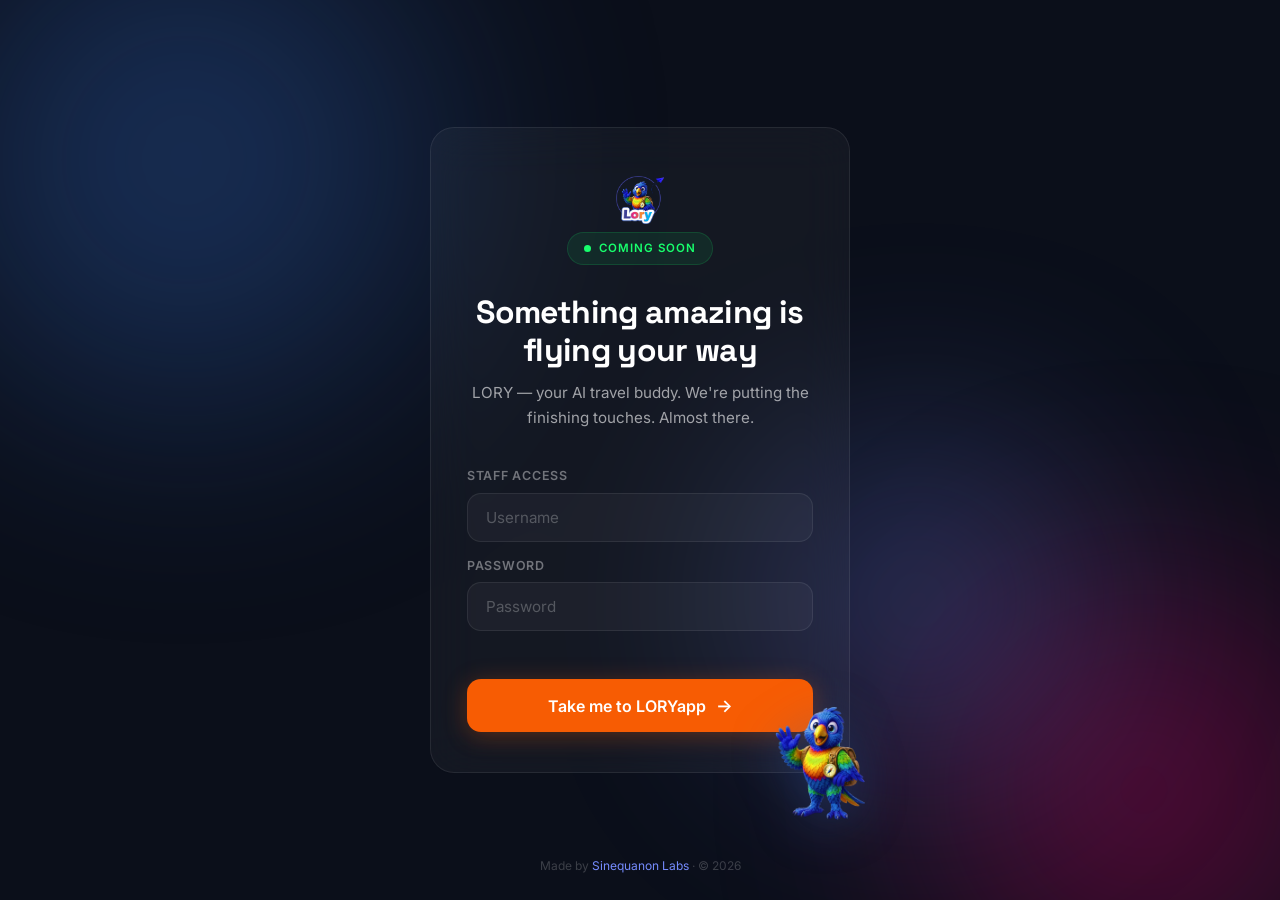
==== lory.html @ 5df0141d "feat: add coming soon page with staff auth gate - New index.html as coming soon page with animated b" ====
<!DOCTYPE html>
<html lang="en" dir="ltr">
<head>
  <meta charset="UTF-8" />
  <meta name="viewport" content="width=device-width, initial-scale=1.0" />
  <title data-i18n="meta_title">LORY — Your AI Travel Buddy. Works Offline.</title>
  <meta name="description" content="Meet LORY — the AI travel guide that works offline. Automatic audio stories as you walk. Plan trips by chatting. Join the waitlist." data-i18n="meta_desc" />

  <meta property="og:title" content="LORY — Your AI Travel Buddy. Works Offline." data-i18n="og_title" />
  <meta property="og:description" content="The only travel app with offline audio guides, AI trip planning, and smart souvenirs." data-i18n="og_desc" />
  <meta property="og:type" content="website" />
  <meta property="og:image" content="assets/og-image.png" />
  <meta property="og:url" content="https://loryapp.ai" />
  <meta name="twitter:card" content="summary_large_image" />
  <meta name="twitter:title" content="LORY — Your AI Travel Buddy" data-i18n="tw_title" />
  <meta name="twitter:description" content="AI travel guide that works offline. Join the waitlist." data-i18n="tw_desc" />

  <!-- Fonts: Space Grotesk + Inter -->
  <link rel="preconnect" href="https://fonts.googleapis.com" />
  <link rel="preconnect" href="https://fonts.gstatic.com" crossorigin />
  <link href="https://fonts.googleapis.com/css2?family=Inter:wght@400;500;600;700&family=Space+Grotesk:wght@500;600;700&display=swap" rel="stylesheet" />

  <link rel="icon" type="image/png" sizes="32x32" href="assets/favicon.png" />
  <link rel="apple-touch-icon" sizes="180x180" href="assets/apple-touch-icon.png" />
  <link rel="stylesheet" href="css/style.css" />
</head>
<body>

  <!-- ==================== NAVBAR ==================== -->
  <nav class="navbar" role="navigation" aria-label="Main navigation">
    <a href="#" class="logo"><img src="assets/lory-logo.png" alt="LORY" class="nav-logo-img" /></a>
    <div class="nav-links">
      <a href="#philosophy" data-i18n="nav_philosophy">Philosophy</a>
      <a href="#features" data-i18n="nav_features">Features</a>
      <a href="#lab" data-i18n="nav_lab">The Lab</a>

      <div class="lang-switcher">
        <button class="lang-btn active" data-lang="en" aria-label="English">EN</button>
        <button class="lang-btn" data-lang="fr" aria-label="Français">FR</button>
        <button class="lang-btn" data-lang="ar" aria-label="العربية">AR</button>
      </div>

      <a href="#waitlist" class="nav-cta" data-i18n="nav_cta">Join the Waitlist</a>
      <button class="nav-logout" onclick="LORY_AUTH.logout();location.href='index.html'" title="Logout">Logout</button>
    </div>
  </nav>

  <!-- ==================== HERO: Split Layout ==================== -->
  <section class="hero" id="hero">
    <div class="container">
      <div class="hero-left">
        <div class="hero-badge">
          <span class="pulse-dot"></span>
          <span data-i18n="hero_badge">LORYapp.ai — Official Guidelines</span>
        </div>
        <h1 data-i18n="hero_h1">
          Your <span class="gradient-text">AI Travel Guide</span><br />That Works <span class="gradient-text">Offline</span>
        </h1>
        <p class="hero-sub" data-i18n="hero_sub">
          Automatic audio stories as you walk. Plan trips by chatting with AI. All fully offline — no roaming, no data stress.
        </p>
        <div class="hero-buttons">
          <a href="#waitlist" class="btn-primary" data-i18n="hero_btn">
            Join the Waitlist <span class="arrow">→</span>
          </a>
          <div class="store-badges">
            <div class="store-badge"><span class="store-icon">📱</span> App Store</div>
            <div class="store-badge"><span class="store-icon">▶️</span> Google Play</div>
          </div>
        </div>
      </div>

      <div class="hero-right">
        <div class="phone-mockup">
          <div class="phone-notch"></div>
          <div class="phone-screen">
            <div class="phone-header">
              <span class="time">9:41</span>
              <span class="status">📶 🔋</span>
            </div>
            <div class="phone-app-area" style="background:url('assets/promenade-des-anglais.jpg') center/cover no-repeat;">
              <div class="phone-app-top">
                <img src="assets/lory-logo.png" alt="LORY" class="phone-app-logo" />
              </div>
              <div class="phone-app-overlay"></div>
              <div class="phone-bottom-card">
                <div class="lory-avatar">
                  <img src="assets/lory-mascot.png" alt="Lory" class="avatar-img" />
                </div>
                <div class="card-text">
                  <div class="title">Promenade des Anglais</div>
                  <div class="sub">2 min walk · Audio available</div>
                </div>
                <div class="play-btn">▶</div>
              </div>
            </div>
          </div>
        </div>

        <!-- Lory mascot perched on the phone -->
        <div class="hero-mascot-perch">
          <img src="assets/lory-mascot.png" alt="Lory mascot" class="perch-img" />
        </div>
      </div>
    </div>
  </section>

  <div class="rainbow-bar"></div>

  <!-- ==================== PHILOSOPHY GRID ==================== -->
  <section class="section philosophy-section" id="philosophy">
    <div class="container text-center">
      <span class="section-label reveal" data-i18n="phil_label">Core Philosophy</span>
      <h2 class="section-title reveal" data-i18n="phil_title">Built for how you travel</h2>
      <p class="section-sub reveal" data-i18n="phil_sub">Every decision serves the explorer. Powerful tech, human touch.</p>
    </div>
    <div class="container">
      <div class="philosophy-grid">
        <div class="philosophy-card reveal reveal-delay-1">
          <div class="card-icon">🎯</div>
          <h3 data-i18n="phil_1_title">Purpose-Driven</h3>
          <p data-i18n="phil_1_text">Clarity and function first. Every feature serves the traveler, wrapped in an approachable experience.</p>
        </div>
        <div class="philosophy-card reveal reveal-delay-2">
          <div class="card-icon">⚡</div>
          <h3 data-i18n="phil_2_title">Energetic</h3>
          <p data-i18n="phil_2_text">Bold colors and dynamic interactions convey momentum and forward-thinking innovation.</p>
        </div>
        <div class="philosophy-card reveal reveal-delay-3">
          <div class="card-icon">🤝</div>
          <h3 data-i18n="phil_3_title">Approachable</h3>
          <p data-i18n="phil_3_text">Rounded design and the Lory mascot make advanced AI feel friendly and accessible to everyone.</p>
        </div>
      </div>
    </div>
  </section>

  <div class="rainbow-bar"></div>

  <!-- ==================== FEATURE DEEP-DIVE: Row 1 ==================== -->
  <section class="section" id="features">
    <div class="container">
      <div class="feature-row reveal">
        <div class="feature-text">
          <span class="feature-tag" data-i18n="feat1_tag">Agentic AI</span>
          <h2 data-i18n="feat1_title">Real-time conversations<br />with your travel guide</h2>
          <p data-i18n="feat1_text">LORY uses agentic AI to answer follow-up questions on the fly. Ask "Who built this?" or "What's good to eat nearby?" — and get instant, context-aware answers.</p>
          <ul class="feature-list">
            <li><span class="check">✓</span> <span data-i18n="feat1_list1">Conversational follow-ups in real time</span></li>
            <li><span class="check">✓</span> <span data-i18n="feat1_list2">Context-aware responses based on your location</span></li>
            <li><span class="check">✓</span> <span data-i18n="feat1_list3">Multilingual support — FR, EN, ES, IT, AR, ZH</span></li>
          </ul>
        </div>
        <div class="feature-visual">
          <div class="visual-box">
            <img src="assets/lory-mascot.png" alt="Lory" class="feature-mascot tr" />
            <span class="visual-icon">💬</span>
            <span class="visual-label" data-i18n="feat1_vis_label">Agentic AI Chat</span>
            <span class="visual-sub" data-i18n="feat1_vis_sub">Ask anything. Lory answers instantly.</span>
          </div>
        </div>
      </div>
    </div>
  </section>

  <div class="rainbow-bar"></div>

  <!-- ==================== FEATURE DEEP-DIVE: Row 2 (Reverse) ==================== -->
  <section class="section">
    <div class="container">
      <div class="feature-row reverse reveal">
        <div class="feature-text">
          <span class="feature-tag" data-i18n="feat2_tag">Smart Retrieval</span>
          <h2 data-i18n="feat2_title">Audio stories that<br />find you automatically</h2>
          <p data-i18n="feat2_text">GPS-powered proximity triggers start narration as you approach any point of interest. Download once, listen offline — no signal required.</p>
          <ul class="feature-list">
            <li><span class="check">✓</span> <span data-i18n="feat2_list1">Automatic detection within 50m of any POI</span></li>
            <li><span class="check">✓</span> <span data-i18n="feat2_list2">Full offline mode — maps and audio cached</span></li>
            <li><span class="check">✓</span> <span data-i18n="feat2_list3">60-second immersive narratives per location</span></li>
          </ul>
        </div>
        <div class="feature-visual">
          <div class="visual-box">
            <img src="assets/lory-mascot.png" alt="Lory" class="feature-mascot bl" />
            <span class="visual-icon">🗺️</span>
            <span class="visual-label" data-i18n="feat2_vis_label">Smart Audio Map</span>
            <span class="visual-sub" data-i18n="feat2_vis_sub">Pin-drop stories across the city.</span>
          </div>
        </div>
      </div>
    </div>
  </section>

  <div class="rainbow-bar"></div>

  <!-- ==================== LAB / ACCORDION ==================== -->
  <section class="section lab-section" id="lab">
    <div class="container">
      <div class="lab-header reveal">
        <div class="lab-logo">⚙️ Sinequanon Labs</div>
        <h2 class="section-title" data-i18n="lab_title">The innovation engine<br />behind LORY</h2>
        <p class="section-sub" style="margin:0 auto" data-i18n="lab_sub">Built by AI researchers who actually like people.</p>
      </div>

      <div class="accordion">
        <div class="accordion-item">
          <button class="accordion-header">
            <span class="acc-label">
              <span class="acc-icon">🧠</span>
              <span data-i18n="lab_acc1_title">Agentic AI Architecture</span>
            </span>
            <span class="acc-arrow">▼</span>
          </button>
          <div class="accordion-body">
            <p data-i18n="lab_acc1_text">LORY uses Microsoft Semantic Kernel for conversational AI agents, combining local LLM processing (Mistral-7B) for 80% of queries with Azure OpenAI for complex reasoning — keeping costs low and responses fast.</p>
            <div class="tech-tags">
              <span class="tech-tag">Semantic Kernel</span>
              <span class="tech-tag">Mistral-7B</span>
              <span class="tech-tag">Azure OpenAI</span>
              <span class="tech-tag">RAG</span>
            </div>
          </div>
        </div>

        <div class="accordion-item">
          <button class="accordion-header">
            <span class="acc-label">
              <span class="acc-icon">🌍</span>
              <span data-i18n="lab_acc2_title">Offline-First Infrastructure</span>
            </span>
            <span class="acc-arrow">▼</span>
          </button>
          <div class="accordion-body">
            <p data-i18n="lab_acc2_text">Vector map tiles (45 MB per city), cached audio files, and a local Hive database ensure the app works perfectly in airplane mode. OpenStreetMap data with Google Maps fallback.</p>
            <div class="tech-tags">
              <span class="tech-tag">OpenStreetMap</span>
              <span class="tech-tag">Hive DB</span>
              <span class="tech-tag">Vector Tiles</span>
              <span class="tech-tag">Offline-first</span>
            </div>
          </div>
        </div>

        <div class="accordion-item">
          <button class="accordion-header">
            <span class="acc-label">
              <span class="acc-icon">🔊</span>
              <span data-i18n="lab_acc3_title">AI Voice &amp; Translation Pipeline</span>
            </span>
            <span class="acc-arrow">▼</span>
          </button>
          <div class="accordion-body">
            <p data-i18n="lab_acc3_text">Self-hosted Coqui TTS generates natural-sounding audio in 6 languages. Opus-MT handles translations at zero API cost. Human QA on 10% of content ensures quality.</p>
            <div class="tech-tags">
              <span class="tech-tag">Coqui TTS</span>
              <span class="tech-tag">Opus-MT</span>
              <span class="tech-tag">6 Languages</span>
              <span class="tech-tag">Human QA</span>
            </div>
          </div>
        </div>
      </div>
    </div>
  </section>

  <div class="rainbow-bar"></div>

  <!-- ==================== WAITLIST ==================== -->
  <section class="section waitlist-section" id="waitlist">
    <div class="container">
      <div class="waitlist-content reveal">
        <h2 data-i18n="waitlist_title">Be the first to explore with LORY</h2>
        <p data-i18n="waitlist_sub">Join travelers already waiting for the smarter way to explore.</p>

        <form class="waitlist-form" id="waitlist-form">
          <div class="form-row">
            <input type="email" id="email" data-i18n-placeholder="waitlist_email_plh" placeholder="your@email.com" required autocomplete="email" />
          </div>
          <div class="form-row">
            <input type="text" id="name" data-i18n-placeholder="waitlist_name_plh" placeholder="What should Lory call you?" autocomplete="given-name" />
          </div>

          <div class="city-pills-label" data-i18n="waitlist_cities_label" style="text-align:inherit;font-size:0.85rem;color:rgba(255,255,255,0.5);margin-bottom:4px;">
            Pick your cities
          </div>
          <div class="city-pills">
            <button type="button" class="city-pill">🇫🇷 Nice</button>
            <button type="button" class="city-pill">🇫🇷 Paris</button>
            <button type="button" class="city-pill">🇫🇷 Lyon</button>
            <button type="button" class="city-pill">🇫🇷 Marseille</button>
            <button type="button" class="city-pill">🇫🇷 Cannes</button>
          </div>

          <button type="submit" class="btn-submit" data-i18n="waitlist_btn">
            Get Early Access <span class="arrow">→</span>
          </button>

          <label class="consent-row">
            <input type="checkbox" id="consent" checked />
            <span data-i18n="waitlist_consent">Keep me posted (no spam, promise).</span>
            <a href="#" data-i18n="waitlist_privacy">Privacy Policy</a>
          </label>
        </form>

        <div class="waitlist-success" id="waitlist-success">
          <div class="success-icon"><img src="assets/lory-mascot.png" alt="Lory" class="success-mascot" />✨</div>
          <h3 data-i18n="waitlist_success_title">You're in! Lory can't wait to meet you.</h3>
          <p data-i18n="waitlist_success_text">We'll let you know the moment we launch. In the meantime, tell a friend?</p>
          <button class="btn-share">
            <span>📣</span> <span data-i18n="waitlist_share">Tell a friend about Lory →</span>
          </button>
        </div>
      </div>
    </div>
  </section>

  <div class="rainbow-bar"></div>

  <!-- ==================== FOOTER ==================== -->
  <footer class="footer">
    <div class="container">
      <div class="footer-grid">
        <div class="footer-brand">
          <div class="logo"><img src="assets/lory-logo.png" alt="LORY" class="nav-logo-img" /></div>
          <p data-i18n="footer_desc">Your AI travel buddy. Automatic audio stories, AI trip planning, and smart souvenirs — all fully offline.</p>
          <div class="lab-credit" data-i18n="footer_lab">
            Made by <a href="#" target="_blank">Sinequanon Labs</a> &middot; Built by AI researchers who actually like people.
          </div>
        </div>
        <div class="footer-col">
          <h4 data-i18n="footer_product">Product</h4>
          <a href="#features" data-i18n="footer_features">Features</a>
          <a href="#lab" data-i18n="footer_lab_link">The Lab</a>
          <a href="#waitlist" data-i18n="footer_waitlist">Waitlist</a>
        </div>
        <div class="footer-col">
          <h4 data-i18n="footer_legal">Legal</h4>
          <a href="#" data-i18n="footer_privacy">Privacy Policy</a>
          <a href="#" data-i18n="footer_tos">Terms of Service</a>
        </div>
        <div class="footer-col">
          <h4 data-i18n="footer_company">Company</h4>
          <a href="#" target="_blank" data-i18n="footer_labs">Sinequanon Labs</a>
          <a href="#" data-i18n="footer_contact">Contact</a>
        </div>
      </div>
      <div class="footer-bottom">
        <span data-i18n="footer_copy">&copy; 2026 Sinequanon Labs. All rights reserved. &middot; &copy; OpenStreetMap contributors</span>
        <div class="social-links">
          <a href="#" target="_blank" aria-label="Instagram">Instagram</a>
          <a href="#" target="_blank" aria-label="TikTok">TikTok</a>
          <a href="#" target="_blank" aria-label="Twitter">Twitter</a>
        </div>
      </div>
    </div>
  </footer>

  <!-- ==================== SCRIPTS ==================== -->
  <script src="js/auth.js"></script>
  <script>if (!LORY_AUTH.guard('index.html')) { document.documentElement.style.display='none'; }</script>
  <script src="js/i18n.js"></script>
  <script src="js/main.js"></script>
</body>
</html>
---- css/style.css ----
/* ============================================
   LORY Landing Page — Design System v2
   Brand Book v6.2.1 | Sinequanon Labs
   ============================================ */

/* ---------- CSS Custom Properties ---------- */
:root {
  --lory-blue: #3066BE;
  --lory-blue-dark: #2553A3;
  --happy-yellow: #F1C40F;
  --cheeky-red: #D90368;
  --jungle-green: #18FF6D;
  --beak-orange: #F75C03;
  --beak-orange-dark: #D94E02;
  --sky-cyan: #758BFD;

  --text-primary: #0F172A;
  --text-secondary: #475569;
  --text-light: #94A3B8;
  --bg-white: #FFFFFF;
  --bg-light: #F8FAFC;
  --bg-dark: #0F172A;

  --pastel-bg: linear-gradient(135deg, #fff8d6 0%, #ffe6f0 35%, #e0f2ff 70%, #f0fff4 100%);

  --font-display: 'Space Grotesk', -apple-system, BlinkMacSystemFont, 'Segoe UI', sans-serif;
  --font-body: 'Inter', -apple-system, BlinkMacSystemFont, 'Segoe UI', sans-serif;

  --max-width: 1200px;
  --section-pad: 96px;
  --section-pad-mobile: 56px;
  --card-radius: 16px;
  --card-radius-lg: 20px;
  --btn-radius: 9999px;

  --shadow-sm: 0 1px 3px rgba(15, 23, 42, 0.06);
  --shadow-md: 0 8px 24px rgba(15, 23, 42, 0.07);
  --shadow-lg: 0 20px 48px rgba(15, 23, 42, 0.08);
  --shadow-glow-blue: 0 0 30px rgba(48, 102, 190, 0.15);

  --transition: 0.3s cubic-bezier(0.4, 0, 0.2, 1);
}

/* ---------- Reset ---------- */
*, *::before, *::after { margin: 0; padding: 0; box-sizing: border-box; }

html {
  scroll-behavior: smooth;
  -webkit-font-smoothing: antialiased;
}

body {
  font-family: var(--font-body);
  color: var(--text-primary);
  background: var(--pastel-bg);
  line-height: 1.65;
  overflow-x: hidden;
}

img { max-width: 100%; display: block; }
a { text-decoration: none; color: inherit; }
button { cursor: pointer; font-family: inherit; border: none; background: none; }
input, button { font-family: inherit; }
ul { list-style: none; }

/* ---------- Utility ---------- */
.container {
  max-width: var(--max-width);
  margin: 0 auto;
  padding: 0 32px;
}

.section {
  padding: var(--section-pad) 0;
  position: relative;
}

.text-center { text-align: center; }

/* ---------- Rainbow Bar Divider ---------- */
.rainbow-bar {
  width: 100%;
  height: 6px;
  background: linear-gradient(90deg, var(--cheeky-red), var(--beak-orange), var(--happy-yellow), var(--jungle-green), var(--sky-cyan), var(--lory-blue));
  border: none;
  margin: 0;
}

/* ---------- Section Headers ---------- */
.section-label {
  display: inline-flex;
  align-items: center;
  gap: 8px;
  font-family: var(--font-body);
  font-weight: 600;
  font-size: 0.8rem;
  text-transform: uppercase;
  letter-spacing: 0.1em;
  color: var(--lory-blue);
  margin-bottom: 16px;
}

.section-label .pulse-dot {
  width: 8px;
  height: 8px;
  border-radius: 50%;
  background: var(--jungle-green);
  animation: pulse-dot 1.5s ease-in-out infinite;
}

@keyframes pulse-dot {
  0%, 100% { opacity: 1; transform: scale(1); }
  50% { opacity: 0.5; transform: scale(0.8); }
}

.section-title {
  font-family: var(--font-display);
  font-weight: 700;
  font-size: clamp(2rem, 4.5vw, 3rem);
  line-height: 1.15;
  margin-bottom: 16px;
  letter-spacing: -0.02em;
}

.section-sub {
  font-family: var(--font-body);
  font-size: 1.1rem;
  color: var(--text-secondary);
  max-width: 640px;
  line-height: 1.7;
}

.text-center .section-sub { margin-left: auto; margin-right: auto; }

/* ---------- Navbar ---------- */
.navbar {
  position: fixed;
  top: 0; left: 0; right: 0;
  z-index: 1000;
  padding: 18px 32px;
  display: flex;
  align-items: center;
  justify-content: space-between;
  transition: background var(--transition), box-shadow var(--transition), padding var(--transition);
}
[dir="rtl"] .navbar { direction: rtl; }

.navbar.scrolled {
  background: rgba(255,255,255,0.85);
  backdrop-filter: blur(16px);
  box-shadow: 0 1px 0 rgba(0,0,0,0.05);
  padding: 12px 32px;
}

.navbar .logo {
  font-family: var(--font-display);
  font-weight: 700;
  font-size: 1.25rem;
  background: linear-gradient(135deg, var(--cheeky-red), var(--beak-orange), var(--happy-yellow), var(--jungle-green), var(--lory-blue), var(--sky-cyan));
  -webkit-background-clip: text;
  -webkit-text-fill-color: transparent;
  background-clip: text;
  display: inline-flex;
  align-items: center;
  gap: 8px;
}

.nav-logo-img {
  height: 144px;
  width: auto;
}

.navbar .nav-links {
  display: flex;
  align-items: center;
  gap: 24px;
}

.navbar .nav-links a {
  font-family: var(--font-body);
  font-weight: 500;
  font-size: 0.875rem;
  color: var(--text-secondary);
  transition: color var(--transition);
}

.navbar .nav-links a:hover { color: var(--lory-blue); }

.navbar .nav-links .nav-cta {
  background: #D90368;
  color: white;
  padding: 10px 24px;
  border-radius: var(--btn-radius);
  font-weight: 600;
  font-size: 0.875rem;
  transition: background var(--transition), transform var(--transition);
}

.navbar .nav-links .nav-cta:hover {
  background: #B80256;
  transform: translateY(-1px);
}

/* ---------- Language Switcher ---------- */
.lang-switcher {
  display: flex;
  gap: 3px;
  background: rgba(0,0,0,0.04);
  border-radius: var(--btn-radius);
  padding: 3px;
}

.lang-btn {
  padding: 5px 10px;
  border-radius: 50px;
  font-size: 0.7rem;
  font-weight: 600;
  color: var(--text-light);
  transition: all var(--transition);
  letter-spacing: 0.02em;
}

.lang-btn:hover { color: var(--text-primary); }
.lang-btn.active { background: rgba(255,255,255,0.9); color: var(--lory-blue); box-shadow: 0 2px 8px rgba(0,0,0,0.06); }

/* ---------- HERO: Split Layout ---------- */
.hero {
  position: relative;
  min-height: 100vh;
  display: flex;
  align-items: center;
  overflow: hidden;
  padding: 120px 0 80px;
}

.hero .container {
  display: grid;
  grid-template-columns: 1fr 1fr;
  gap: 60px;
  align-items: center;
  width: 100%;
}

.hero-left { position: relative; z-index: 2; }

.hero-left .hero-badge {
  display: inline-flex;
  align-items: center;
  gap: 8px;
  background: rgba(48,102,190,0.08);
  padding: 6px 18px 6px 12px;
  border-radius: var(--btn-radius);
  font-family: var(--font-body);
  font-weight: 600;
  font-size: 0.78rem;
  color: var(--lory-blue);
  margin-bottom: 24px;
}

.hero-left h1 {
  font-family: var(--font-display);
  font-weight: 700;
  font-size: clamp(2.2rem, 5vw, 3.5rem);
  line-height: 1.1;
  letter-spacing: -0.025em;
  margin-bottom: 20px;
  color: var(--text-primary);
}

.hero-left h1 .gradient-text {
  background: linear-gradient(135deg, var(--sky-cyan), var(--lory-blue));
  -webkit-background-clip: text;
  -webkit-text-fill-color: transparent;
  background-clip: text;
}

.hero-left .hero-sub {
  font-family: var(--font-body);
  font-size: 1.1rem;
  color: var(--text-secondary);
  line-height: 1.7;
  margin-bottom: 32px;
  max-width: 480px;
}

.hero-buttons {
  display: flex;
  flex-wrap: wrap;
  gap: 16px;
  align-items: center;
}

.btn-primary {
  display: inline-flex;
  align-items: center;
  gap: 10px;
  background: #D90368;
  color: white;
  padding: 16px 36px;
  border-radius: var(--btn-radius);
  font-family: var(--font-body);
  font-weight: 600;
  font-size: 1rem;
  transition: background var(--transition), transform var(--transition), box-shadow var(--transition);
  box-shadow: 0 4px 20px rgba(217,3,104,0.25);
}

.btn-primary:hover {
  background: #B80256;
  transform: translateY(-2px);
  box-shadow: 0 8px 30px rgba(217,3,104,0.35);
}

.store-badges {
  display: flex;
  gap: 10px;
}

.store-badge {
  display: inline-flex;
  align-items: center;
  gap: 6px;
  padding: 12px 20px;
  border-radius: var(--card-radius);
  border: 1.5px solid rgba(15,23,42,0.08);
  background: rgba(255,255,255,0.6);
  font-family: var(--font-body);
  font-weight: 500;
  font-size: 0.8rem;
  color: var(--text-secondary);
  transition: background var(--transition), border-color var(--transition);
}

.store-badge:hover {
  background: white;
  border-color: var(--lory-blue);
}

.store-badge .store-icon { font-size: 1.1rem; }

/* ---------- Hero Right: Phone Mockup ---------- */
.hero-right {
  position: relative;
  z-index: 2;
  display: flex;
  justify-content: center;
  align-items: center;
}

.phone-mockup {
  position: relative;
  width: 300px;
  height: 620px;
  background: #1a1a2e;
  border-radius: 40px;
  border: 3px solid rgba(255,255,255,0.15);
  box-shadow: 0 30px 60px rgba(0,0,0,0.15), inset 0 0 0 1px rgba(255,255,255,0.05);
  overflow: hidden;
  transform: perspective(1200px) rotateY(-8deg) rotateX(4deg);
  transition: transform var(--transition);
}

.phone-mockup:hover {
  transform: perspective(1200px) rotateY(-4deg) rotateX(2deg);
}

.phone-notch {
  position: absolute;
  top: 12px;
  left: 50%;
  transform: translateX(-50%);
  width: 120px;
  height: 28px;
  background: #1a1a2e;
  border-radius: 0 0 16px 16px;
  z-index: 10;
}

.phone-notch::after {
  content: '';
  position: absolute;
  top: 8px;
  left: 50%;
  transform: translateX(-50%);
  width: 10px;
  height: 10px;
  border-radius: 50%;
  border: 2px solid rgba(255,255,255,0.1);
}

.phone-screen {
  width: 100%;
  height: 100%;
  padding: 44px 16px 20px;
  background: linear-gradient(160deg, #0f1f3d, #1a2a5e);
  display: flex;
  flex-direction: column;
  gap: 12px;
}

.phone-header {
  display: flex;
  align-items: center;
  justify-content: space-between;
  padding: 0 4px;
}

.phone-header .time {
  color: rgba(255,255,255,0.8);
  font-size: 0.75rem;
  font-weight: 600;
}

.phone-header .status {
  color: rgba(255,255,255,0.6);
  font-size: 0.7rem;
  display: flex;
  gap: 4px;
}

.phone-app-area {
  flex: 1;
  border-radius: 12px;
  background: linear-gradient(160deg, #1e3a5f, #2a4a7a);
  position: relative;
  overflow: hidden;
  display: flex;
  flex-direction: column;
  align-items: center;
  justify-content: flex-start;
  padding: 12px 8px 8px;
}

.phone-app-area::before {
  content: '';
  position: absolute;
  inset: 0;
  background: radial-gradient(circle at 40% 50%, rgba(48,102,190,0.25) 0%, transparent 60%),
              radial-gradient(circle at 70% 60%, rgba(117,139,253,0.15) 0%, transparent 40%);
  pointer-events: none;
}

.phone-app-top {
  display: flex;
  align-items: center;
  justify-content: center;
  padding: 4px 0;
  z-index: 1;
  position: relative;
}

.phone-app-logo {
  height: 26px;
  width: auto;
  opacity: 0.8;
}

.phone-app-overlay {
  flex: 1;
  z-index: 1;
  position: relative;
  width: 100%;
}

.phone-bottom-card {
  background: rgba(255,255,255,0.08);
  backdrop-filter: blur(12px);
  border-radius: 14px;
  padding: 14px 16px;
  display: flex;
  align-items: center;
  gap: 12px;
  border: 1px solid rgba(255,255,255,0.06);
}

.phone-bottom-card .lory-avatar {
  width: 36px;
  height: 36px;
  border-radius: 50%;
  background: linear-gradient(135deg, var(--lory-blue), var(--sky-cyan));
  display: flex;
  align-items: center;
  justify-content: center;
  flex-shrink: 0;
  overflow: hidden;
  padding: 4px;
}

.phone-bottom-card .lory-avatar .avatar-img {
  width: 100%;
  height: 100%;
  object-fit: contain;
  transform: scaleX(-1);
}

.phone-bottom-card .card-text {
  flex: 1;
}

.phone-bottom-card .card-text .title {
  color: white;
  font-size: 0.8rem;
  font-weight: 600;
}

.phone-bottom-card .card-text .sub {
  color: rgba(255,255,255,0.5);
  font-size: 0.7rem;
}

.phone-bottom-card .play-btn {
  width: 32px;
  height: 32px;
  border-radius: 50%;
  background: #D90368;
  display: flex;
  align-items: center;
  justify-content: center;
  color: white;
  font-size: 0.75rem;
  flex-shrink: 0;
}

/* Lory mascot perched on phone */
.hero-mascot-perch {
  position: absolute;
  top: 220px;
  right: -30px;
  width: 160px;
  height: auto;
  z-index: 5;
  pointer-events: none;
  animation: perchFloat 3s ease-in-out infinite;
}

@keyframes perchFloat {
  0%, 100% { transform: translateY(0) rotate(-2deg); }
  50% { transform: translateY(-8px) rotate(1deg); }
}

.perch-img {
  width: 100%;
  height: auto;
  filter: drop-shadow(0 8px 24px rgba(48,102,190,0.25));
}

/* ---------- Philosophy Grid ---------- */
.philosophy-section {
  background: white;
}

.philosophy-grid {
  display: grid;
  grid-template-columns: repeat(3, 1fr);
  gap: 28px;
  margin-top: 48px;
}

.philosophy-card {
  background: var(--bg-white);
  border-radius: var(--card-radius-lg);
  padding: 40px 32px;
  box-shadow: var(--shadow-sm);
  transition: transform var(--transition), box-shadow var(--transition);
  text-align: center;
  border: 1px solid rgba(0,0,0,0.03);
}

.philosophy-card:hover {
  transform: translateY(-4px);
  box-shadow: var(--shadow-md);
}

.philosophy-card .card-icon {
  width: 56px;
  height: 56px;
  border-radius: 16px;
  display: flex;
  align-items: center;
  justify-content: center;
  font-size: 1.4rem;
  margin: 0 auto 20px;
}

.philosophy-card:nth-child(1) .card-icon { background: rgba(48,102,190,0.1); color: var(--lory-blue); }
.philosophy-card:nth-child(2) .card-icon { background: rgba(241,196,15,0.12); color: #B8960C; }
.philosophy-card:nth-child(3) .card-icon { background: rgba(117,139,253,0.1); color: var(--sky-cyan); }

.philosophy-card h3 {
  font-family: var(--font-display);
  font-weight: 600;
  font-size: 1.15rem;
  margin-bottom: 8px;
}

.philosophy-card p {
  font-size: 0.95rem;
  color: var(--text-secondary);
  line-height: 1.65;
}

/* ---------- Alternating Feature Rows ---------- */
.feature-section {
  padding: var(--section-pad) 0;
}

.feature-row {
  display: grid;
  grid-template-columns: 1fr 1fr;
  gap: 60px;
  align-items: center;
}

.feature-row.reverse {
  direction: rtl;
}
.feature-row.reverse > * { direction: ltr; }
[dir="rtl"] .feature-row.reverse { direction: ltr; }
[dir="rtl"] .feature-row.reverse > * { direction: rtl; }

.feature-text .feature-tag {
  display: inline-block;
  font-family: var(--font-body);
  font-weight: 600;
  font-size: 0.75rem;
  text-transform: uppercase;
  letter-spacing: 0.08em;
  color: var(--lory-blue);
  padding: 4px 14px;
  background: rgba(48,102,190,0.06);
  border-radius: var(--btn-radius);
  margin-bottom: 16px;
}

.feature-text h2 {
  font-family: var(--font-display);
  font-weight: 700;
  font-size: clamp(1.6rem, 3.5vw, 2.2rem);
  line-height: 1.2;
  margin-bottom: 16px;
  letter-spacing: -0.02em;
}

.feature-text p {
  font-size: 1rem;
  color: var(--text-secondary);
  line-height: 1.7;
  margin-bottom: 24px;
}

.feature-list {
  display: flex;
  flex-direction: column;
  gap: 12px;
}

.feature-list li {
  display: flex;
  align-items: center;
  gap: 10px;
  font-size: 0.95rem;
  color: var(--text-secondary);
}

.feature-list li .check {
  color: var(--jungle-green);
  font-weight: 700;
}

.feature-visual {
  display: flex;
  justify-content: center;
  align-items: center;
  position: relative;
}

.feature-visual .visual-box {
  width: 100%;
  max-width: 400px;
  aspect-ratio: 4/3;
  border-radius: var(--card-radius-lg);
  background: linear-gradient(160deg, rgba(48,102,190,0.06), rgba(117,139,253,0.1));
  border: 1px solid rgba(48,102,190,0.08);
  display: flex;
  flex-direction: column;
  align-items: center;
  justify-content: center;
  padding: 32px;
  text-align: center;
  position: relative;
}

.feature-visual .visual-box .visual-icon {
  font-size: 3rem;
  margin-bottom: 16px;
}

.feature-visual .visual-box .visual-label {
  font-family: var(--font-display);
  font-weight: 600;
  font-size: 1rem;
  color: var(--text-primary);
}

.feature-visual .visual-box .visual-sub {
  font-size: 0.85rem;
  color: var(--text-light);
  margin-top: 4px;
}

/* Lory mascot figure in feature visuals */
.feature-mascot {
  position: absolute;
  width: 64px;
  height: auto;
  z-index: 2;
  filter: drop-shadow(0 4px 12px rgba(0,0,0,0.1));
}

.feature-mascot.tr {
  top: -20px;
  right: -16px;
}
[dir="rtl"] .feature-mascot.tr { right: auto; left: -16px; transform: scaleX(-1); }
.feature-mascot.bl {
  bottom: -20px;
  left: -16px;
  transform: scaleX(-1);
}
[dir="rtl"] .feature-mascot.bl { left: auto; right: -16px; transform: none; }

/* ---------- Lab / Accordion Section ---------- */
.lab-section {
  background: white;
}

.lab-header {
  text-align: center;
  margin-bottom: 48px;
}

.lab-header .lab-logo {
  font-family: var(--font-display);
  font-weight: 700;
  font-size: 1.1rem;
  color: var(--text-light);
  margin-bottom: 8px;
}

.accordion {
  max-width: 780px;
  margin: 0 auto;
  display: flex;
  flex-direction: column;
  gap: 12px;
}

.accordion-item {
  border: 1px solid rgba(0,0,0,0.05);
  border-radius: var(--card-radius);
  overflow: hidden;
  background: white;
  transition: box-shadow var(--transition);
}

.accordion-item:hover { box-shadow: var(--shadow-sm); }
.accordion-item.open { box-shadow: var(--shadow-md); }

.accordion-header {
  display: flex;
  align-items: center;
  justify-content: space-between;
  padding: 20px 24px;
  cursor: pointer;
  transition: background var(--transition);
  width: 100%;
  text-align: left;
}
[dir="rtl"] .accordion-header { text-align: right; }

.accordion-header:hover { background: rgba(0,0,0,0.01); }

.accordion-header .acc-label {
  font-family: var(--font-display);
  font-weight: 600;
  font-size: 1rem;
  display: flex;
  align-items: center;
  gap: 12px;
}

.accordion-header .acc-icon {
  width: 32px;
  height: 32px;
  border-radius: 10px;
  display: flex;
  align-items: center;
  justify-content: center;
  font-size: 0.9rem;
  background: rgba(48,102,190,0.08);
  color: var(--lory-blue);
  flex-shrink: 0;
}

.accordion-header .acc-arrow {
  font-size: 0.8rem;
  color: var(--text-light);
  transition: transform var(--transition);
}

.accordion-item.open .acc-arrow {
  transform: rotate(180deg);
}

.accordion-body {
  max-height: 0;
  overflow: hidden;
  transition: max-height 0.4s ease, padding 0.4s ease;
  padding: 0 24px;
}

.accordion-item.open .accordion-body {
  max-height: 400px;
  padding: 0 24px 24px;
}

.accordion-body p {
  font-size: 0.95rem;
  color: var(--text-secondary);
  line-height: 1.7;
}

.accordion-body .tech-tags {
  display: flex;
  flex-wrap: wrap;
  gap: 8px;
  margin-top: 14px;
}

.accordion-body .tech-tag {
  padding: 5px 14px;
  border-radius: var(--btn-radius);
  background: rgba(48,102,190,0.06);
  color: var(--lory-blue);
  font-size: 0.78rem;
  font-weight: 500;
}

/* ---------- Waitlist Section ---------- */
.waitlist-section {
  background: var(--bg-dark);
  color: white;
}

.waitlist-content {
  max-width: 520px;
  margin: 0 auto;
  text-align: center;
}

.waitlist-content h2 {
  font-family: var(--font-display);
  font-weight: 700;
  font-size: clamp(1.8rem, 3.5vw, 2.4rem);
  margin-bottom: 12px;
  letter-spacing: -0.02em;
}

.waitlist-content p {
  color: rgba(255,255,255,0.6);
  margin-bottom: 32px;
  font-size: 1rem;
}

.waitlist-form {
  display: flex;
  flex-direction: column;
  gap: 14px;
}

.form-row input {
  width: 100%;
  padding: 16px 20px;
  border-radius: 14px;
  border: 1.5px solid rgba(255,255,255,0.1);
  background: rgba(255,255,255,0.06);
  color: white;
  font-size: 0.95rem;
  outline: none;
  transition: border-color var(--transition), background var(--transition);
}

.form-row input::placeholder { color: rgba(255,255,255,0.35); }
.form-row input:focus { border-color: var(--happy-yellow); background: rgba(255,255,255,0.1); }

.city-pills {
  display: flex;
  flex-wrap: wrap;
  gap: 8px;
  justify-content: center;
}

.city-pill {
  padding: 8px 18px;
  border-radius: var(--btn-radius);
  border: 1.5px solid rgba(255,255,255,0.1);
  background: rgba(255,255,255,0.04);
  color: rgba(255,255,255,0.6);
  font-size: 0.85rem;
  font-weight: 500;
  cursor: pointer;
  transition: all var(--transition);
}

.city-pill:hover { border-color: rgba(255,255,255,0.2); background: rgba(255,255,255,0.08); }
.city-pill.active { border-color: var(--happy-yellow); background: rgba(241,196,15,0.1); color: var(--happy-yellow); }

.btn-submit {
  background: #D90368;
  color: white;
  padding: 16px 32px;
  border-radius: 14px;
  font-weight: 600;
  font-size: 1rem;
  display: flex;
  align-items: center;
  justify-content: center;
  gap: 8px;
  transition: background var(--transition), transform var(--transition);
  box-shadow: 0 4px 20px rgba(217,3,104,0.3);
}

.btn-submit:hover { background: #B80256; transform: translateY(-2px); }

.consent-row {
  display: flex;
  align-items: center;
  gap: 8px;
  justify-content: center;
  font-size: 0.8rem;
  color: rgba(255,255,255,0.4);
}

.consent-row input[type="checkbox"] { width: 16px; height: 16px; accent-color: var(--happy-yellow); }
.consent-row a { color: rgba(255,255,255,0.5); text-decoration: underline; }

.waitlist-success {
  display: none;
  text-align: center;
}

.waitlist-success.show { display: block; animation: fadeInUp 0.5s ease; }
.waitlist-success .success-icon {
  font-size: 3.5rem;
  margin-bottom: 16px;
  display: flex;
  align-items: center;
  justify-content: center;
  gap: 4px;
}
.success-mascot {
  width: 56px;
  height: auto;
  display: inline-block;
}
.waitlist-success h3 { font-family: var(--font-display); font-weight: 600; font-size: 1.5rem; margin-bottom: 8px; }
.waitlist-success p { color: rgba(255,255,255,0.6); margin-bottom: 20px; }

.btn-share {
  display: inline-flex;
  align-items: center;
  gap: 8px;
  background: rgba(255,255,255,0.08);
  color: white;
  padding: 12px 24px;
  border-radius: var(--btn-radius);
  font-weight: 500;
  font-size: 0.9rem;
  transition: background var(--transition);
}

.btn-share:hover { background: rgba(255,255,255,0.15); }

/* ---------- Footer ---------- */
.footer {
  background: var(--bg-dark);
  color: rgba(255,255,255,0.5);
  padding: 48px 0 32px;
  font-size: 0.85rem;
}

.footer-grid {
  display: grid;
  grid-template-columns: 2fr 1fr 1fr 1fr;
  gap: 40px;
  margin-bottom: 32px;
}

.footer-brand .logo {
  font-family: var(--font-display);
  font-weight: 700;
  font-size: 1.1rem;
  background: linear-gradient(135deg, var(--cheeky-red), var(--beak-orange), var(--happy-yellow), var(--jungle-green), var(--lory-blue), var(--sky-cyan));
  -webkit-background-clip: text;
  -webkit-text-fill-color: transparent;
  background-clip: text;
  display: inline-flex;
  align-items: center;
  gap: 8px;
  margin-bottom: 10px;
}

.footer-brand p { line-height: 1.6; max-width: 280px; }
.footer-brand .lab-credit { margin-top: 12px; font-weight: 500; color: rgba(255,255,255,0.3); }
.footer-brand .lab-credit a { color: var(--sky-cyan); transition: color var(--transition); }
.footer-brand .lab-credit a:hover { color: white; }

.footer-col h4 { color: white; font-weight: 600; font-size: 0.9rem; margin-bottom: 14px; }
.footer-col a { display: block; padding: 4px 0; transition: color var(--transition); }
.footer-col a:hover { color: white; }

.footer-bottom {
  border-top: 1px solid rgba(255,255,255,0.05);
  padding-top: 24px;
  display: flex;
  justify-content: space-between;
  align-items: center;
  flex-wrap: wrap;
  gap: 12px;
}

.footer-bottom .social-links { display: flex; gap: 16px; }
.footer-bottom .social-links a { font-size: 0.8rem; opacity: 0.4; transition: opacity var(--transition); }
.footer-bottom .social-links a:hover { opacity: 1; }

/* ---------- Scroll Reveal ---------- */
.reveal {
  opacity: 0;
  transform: translateY(30px);
  transition: opacity 0.6s ease, transform 0.6s ease;
}

.reveal.visible { opacity: 1; transform: translateY(0); }
.reveal-delay-1 { transition-delay: 0.1s; }
.reveal-delay-2 { transition-delay: 0.2s; }
.reveal-delay-3 { transition-delay: 0.3s; }

@keyframes fadeInUp {
  from { opacity: 0; transform: translateY(20px); }
  to { opacity: 1; transform: translateY(0); }
}

/* ---------- Confetti ---------- */
@keyframes confettiFall {
  0% { transform: translateY(0) rotate(0deg); opacity: 1; }
  100% { transform: translateY(100vh) rotate(720deg); opacity: 0; }
}

@keyframes shake {
  0%, 100% { transform: translateX(0); }
  25% { transform: translateX(-8px); }
  50% { transform: translateX(8px); }
  75% { transform: translateX(-4px); }
}

/* ---------- RTL Overrides ---------- */
[dir="rtl"] .hero-left { text-align: right; }
[dir="rtl"] .hero-left .hero-sub { margin-left: 0; margin-right: auto; }
[dir="rtl"] .hero-buttons { justify-content: flex-start; }
[dir="rtl"] .phone-mockup { transform: perspective(1200px) rotateY(8deg) rotateX(4deg); }
[dir="rtl"] .phone-mockup:hover { transform: perspective(1200px) rotateY(4deg) rotateX(2deg); }
[dir="rtl"] .hero-mascot-perch { right: auto; left: -30px; }
[dir="rtl"] .perch-img { transform: scaleX(-1); }
[dir="rtl"] .philosophy-card { text-align: center; }
[dir="rtl"] .feature-list li { text-align: right; }
[dir="rtl"] .accordion-header { text-align: right; }
[dir="rtl"] .footer-grid { direction: rtl; }
[dir="rtl"] .footer-bottom { direction: rtl; }

[lang="ar"] body,
[dir="rtl"] body {
  font-family: var(--font-body), 'Tajawal', -apple-system, BlinkMacSystemFont, sans-serif;
}

[dir="rtl"] .btn-primary .arrow,
[dir="rtl"] .btn-submit .arrow {
  display: inline-block;
  transform: rotate(180deg);
  transition: transform var(--transition);
}

[dir="rtl"] .btn-primary:hover .arrow { transform: rotate(180deg) translateX(-4px); }

/* ---------- Logout Button ---------- */
.nav-logout {
  padding: 6px 14px;
  border-radius: var(--btn-radius);
  border: 1.5px solid rgba(15,23,42,0.1);
  background: transparent;
  color: var(--text-light);
  font-family: var(--font-body);
  font-weight: 500;
  font-size: 0.75rem;
  cursor: pointer;
  transition: all var(--transition);
}
.nav-logout:hover {
  color: var(--cheeky-red);
  border-color: var(--cheeky-red);
  background: rgba(217,3,104,0.04);
}

/* ---------- Responsive ---------- */
@media (max-width: 1024px) {
  .hero .container {
    grid-template-columns: 1fr;
    gap: 40px;
    text-align: center;
  }

  .hero-left .hero-sub { margin-left: auto; margin-right: auto; }
  .hero-buttons { justify-content: center; }

  .phone-mockup {
    transform: perspective(800px) rotateY(0deg) rotateX(2deg);
    width: 260px;
    height: 540px;
  }

  .phone-mockup:hover { transform: perspective(800px) rotateY(0deg) rotateX(1deg); }
  [dir="rtl"] .phone-mockup { transform: perspective(800px) rotateY(0deg) rotateX(2deg); }

  .hero-mascot-perch {
    width: 120px;
    top: 160px;
    right: -20px;
  }
  [dir="rtl"] .hero-mascot-perch { right: auto; left: -20px; }

  .feature-row { grid-template-columns: 1fr; gap: 32px; }
  .feature-row.reverse { direction: ltr; }
  .feature-row.reverse > * { direction: ltr; }
  .feature-visual .visual-box { max-width: 100%; }
}

@media (max-width: 768px) {
  .container { padding: 0 20px; }
  .section { padding: var(--section-pad-mobile) 0; }
  .navbar { padding: 14px 20px; }
  .navbar.scrolled { padding: 10px 20px; }

  .navbar .nav-links a:not(.nav-cta):not(.lang-btn) { display: none; }
  .nav-logout { display: none; }

  .philosophy-grid { grid-template-columns: 1fr; gap: 16px; }

  .phone-mockup {
    width: 220px;
    height: 460px;
    border-radius: 32px;
  }

  .hero-mascot-perch {
    width: 90px;
    top: 120px;
    right: -10px;
  }
  [dir="rtl"] .hero-mascot-perch { right: auto; left: -10px; }

  .footer-grid { grid-template-columns: 1fr 1fr; gap: 24px; }
  .footer-bottom { flex-direction: column; text-align: center; }
}

@media (max-width: 480px) {
  .hero { padding: 100px 0 60px; }
  .section { padding: 40px 0; }
  .phone-mockup { width: 200px; height: 420px; border-radius: 28px; }
  .footer-grid { grid-template-columns: 1fr; }
}
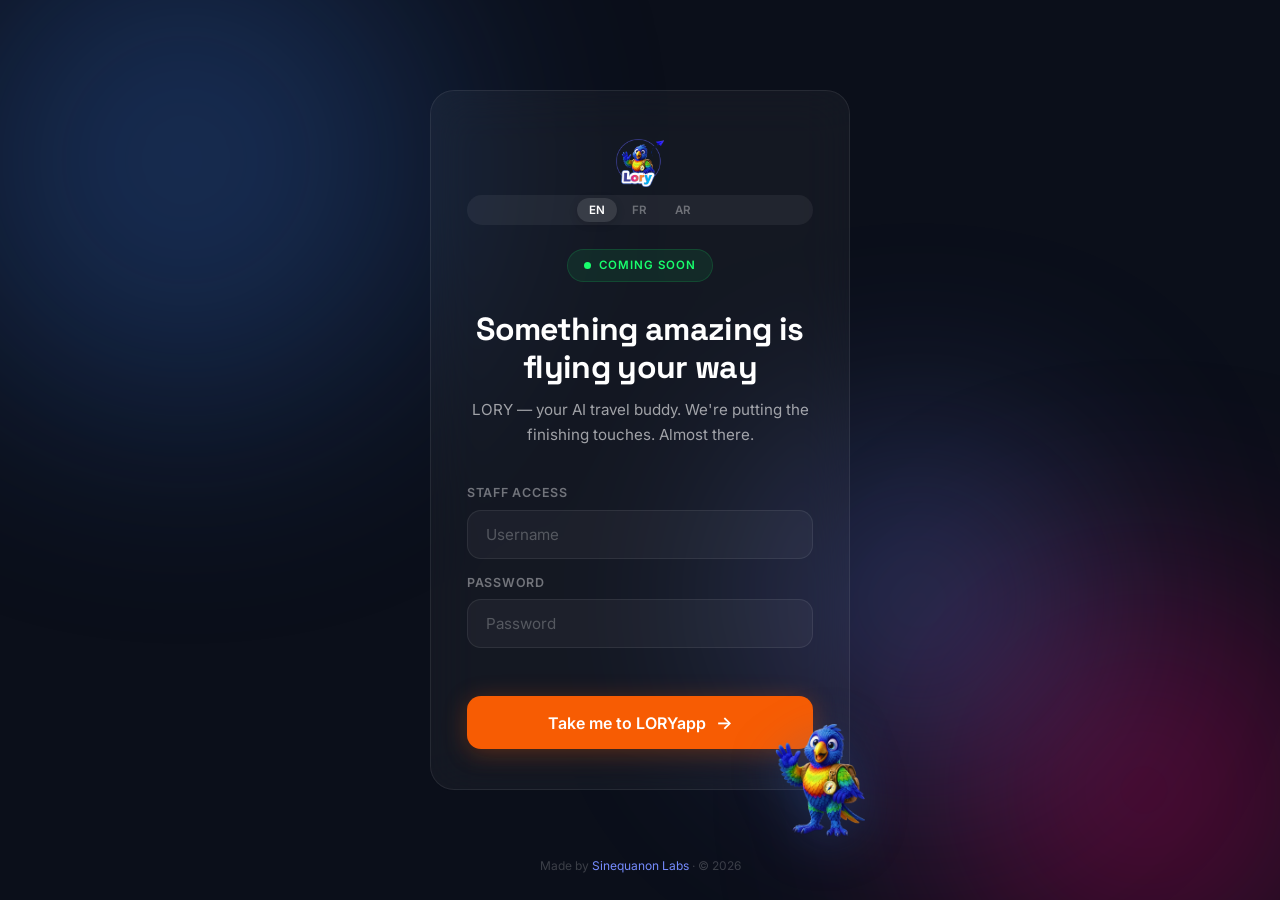
==== commit db82d96d: "refactor: remove offline mention from footer, make lab section abstract - Remove '— all fully offlin" ====
--- a/lory.html
+++ b/lory.html
@@ -207,17 +207,16 @@
           <button class="accordion-header">
             <span class="acc-label">
               <span class="acc-icon">🧠</span>
-              <span data-i18n="lab_acc1_title">Agentic AI Architecture</span>
+              <span data-i18n="lab_acc1_title">Smart AI at the Core</span>
             </span>
             <span class="acc-arrow">▼</span>
           </button>
           <div class="accordion-body">
-            <p data-i18n="lab_acc1_text">LORY uses Microsoft Semantic Kernel for conversational AI agents, combining local LLM processing (Mistral-7B) for 80% of queries with Azure OpenAI for complex reasoning — keeping costs low and responses fast.</p>
+            <p data-i18n="lab_acc1_text">A hybrid AI system that balances speed and intelligence — most queries are handled instantly on-device, while complex questions tap into advanced cloud reasoning for the best of both worlds.</p>
             <div class="tech-tags">
-              <span class="tech-tag">Semantic Kernel</span>
-              <span class="tech-tag">Mistral-7B</span>
-              <span class="tech-tag">Azure OpenAI</span>
-              <span class="tech-tag">RAG</span>
+              <span class="tech-tag">On-Device AI</span>
+              <span class="tech-tag">Cloud Reasoning</span>
+              <span class="tech-tag">Hybrid</span>
             </div>
           </div>
         </div>
@@ -226,17 +225,16 @@
           <button class="accordion-header">
             <span class="acc-label">
               <span class="acc-icon">🌍</span>
-              <span data-i18n="lab_acc2_title">Offline-First Infrastructure</span>
+              <span data-i18n="lab_acc2_title">Built for Offline</span>
             </span>
             <span class="acc-arrow">▼</span>
           </button>
           <div class="accordion-body">
-            <p data-i18n="lab_acc2_text">Vector map tiles (45 MB per city), cached audio files, and a local Hive database ensure the app works perfectly in airplane mode. OpenStreetMap data with Google Maps fallback.</p>
+            <p data-i18n="lab_acc2_text">Lightweight vector maps, cached audio, and a local database keep everything running smoothly — even in airplane mode. No signal? No problem.</p>
             <div class="tech-tags">
-              <span class="tech-tag">OpenStreetMap</span>
-              <span class="tech-tag">Hive DB</span>
-              <span class="tech-tag">Vector Tiles</span>
-              <span class="tech-tag">Offline-first</span>
+              <span class="tech-tag">Offline-First</span>
+              <span class="tech-tag">Vector Maps</span>
+              <span class="tech-tag">Local Cache</span>
             </div>
           </div>
         </div>
@@ -245,16 +243,15 @@
           <button class="accordion-header">
             <span class="acc-label">
               <span class="acc-icon">🔊</span>
-              <span data-i18n="lab_acc3_title">AI Voice &amp; Translation Pipeline</span>
+              <span data-i18n="lab_acc3_title">Multilingual by Design</span>
             </span>
             <span class="acc-arrow">▼</span>
           </button>
           <div class="accordion-body">
-            <p data-i18n="lab_acc3_text">Self-hosted Coqui TTS generates natural-sounding audio in 6 languages. Opus-MT handles translations at zero API cost. Human QA on 10% of content ensures quality.</p>
+            <p data-i18n="lab_acc3_text">Natural-sounding voices in multiple languages, powered by self-hosted AI. Every translation is reviewed by humans to keep quality high.</p>
             <div class="tech-tags">
-              <span class="tech-tag">Coqui TTS</span>
-              <span class="tech-tag">Opus-MT</span>
-              <span class="tech-tag">6 Languages</span>
+              <span class="tech-tag">AI Voices</span>
+              <span class="tech-tag">Multi-Language</span>
               <span class="tech-tag">Human QA</span>
             </div>
           </div>
